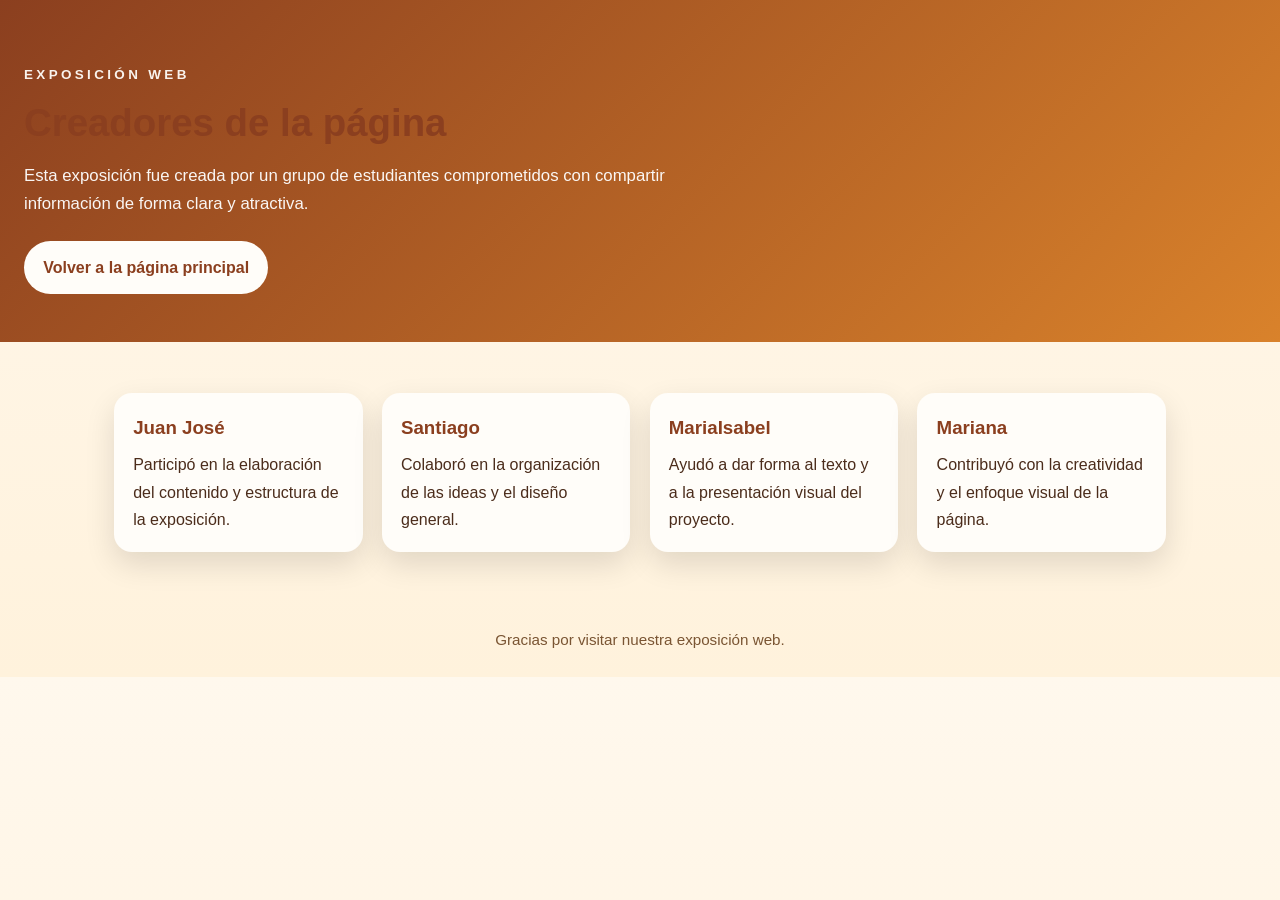
==== creadores.html @ 12fb817b "New: Added names of the creators" ====
<!DOCTYPE html>
<html lang="es">
  <head>
    <meta charset="UTF-8" />
    <meta name="viewport" content="width=device-width, initial-scale=1.0" />
    <title>Creadores</title>
    <link rel="stylesheet" href="styles.css" />
  </head>
  <body>
    <header class="hero">
      <div class="hero-content">
        <p class="eyebrow">Exposición web</p>
        <h1>Creadores de la página</h1>
        <p class="hero-text">
          Esta exposición fue creada por un grupo de estudiantes comprometidos con
          compartir información de forma clara y atractiva.
        </p>
        <a href="index.html" class="btn btn-primary">Volver a la página principal</a>
      </div>
    </header>

    <main class="section">
      <div class="cards">
        <article class="card">
          <h3>Juan José</h3>
          <p>Participó en la elaboración del contenido y estructura de la exposición.</p>
        </article>
        <article class="card">
          <h3>Santiago</h3>
          <p>Colaboró en la organización de las ideas y el diseño general.</p>
        </article>
        <article class="card">
          <h3>MariaIsabel</h3>
          <p>Ayudó a dar forma al texto y a la presentación visual del proyecto.</p>
        </article>
        <article class="card">
          <h3>Mariana</h3>
          <p>Contribuyó con la creatividad y el enfoque visual de la página.</p>
        </article>
      </div>
    </main>

    <footer class="footer">
      <p>Gracias por visitar nuestra exposición web.</p>
    </footer>
  </body>
</html>
---- styles.css ----
:root {
  --bg: #fff8ed;
  --primary: #8b3f1f;
  --secondary: #d9822b;
  --dark: #2f1c12;
  --text: #4b2c1b;
  --white: #fffdf9;
  --shadow: 0 12px 30px rgba(0, 0, 0, 0.12);
}

* {
  box-sizing: border-box;
  margin: 0;
  padding: 0;
}

body {
  font-family: "Segoe UI", Tahoma, Geneva, Verdana, sans-serif;
  background: linear-gradient(180deg, #fff8ed 0%, #fff2dc 100%);
  color: var(--text);
  line-height: 1.7;
}

img {
  max-width: 100%;
  display: block;
}

.hero {
  background: linear-gradient(135deg, var(--primary), var(--secondary));
  color: var(--white);
  padding: 4rem 1.5rem 3rem;
  display: grid;
  grid-template-columns: 1.2fr 0.8fr;
  gap: 2rem;
  align-items: center;
}

.hero-content {
  max-width: 700px;
}

.eyebrow {
  text-transform: uppercase;
  letter-spacing: 0.25em;
  font-size: 0.84rem;
  margin-bottom: 0.8rem;
  opacity: 0.95;
  font-weight: 700;
}

h1,
h2,
h3 {
  color: var(--primary);
}

h1 {
  font-size: clamp(2rem, 3vw, 3rem);
  margin-bottom: 1rem;
  line-height: 1.2;
}

.hero-text {
  font-size: 1.05rem;
  margin-bottom: 1.4rem;
  color: rgba(255, 255, 255, 0.95);
}

.hero-actions {
  display: flex;
  flex-wrap: wrap;
  gap: 0.75rem;
  margin-bottom: 1.4rem;
}

.btn {
  display: inline-block;
  padding: 0.8rem 1.2rem;
  border-radius: 999px;
  text-decoration: none;
  font-weight: 700;
  transition: transform 0.2s ease, box-shadow 0.2s ease;
}

.btn:hover {
  transform: translateY(-3px);
}

.btn-primary {
  background: var(--white);
  color: var(--primary);
}

.btn-secondary {
  background: rgba(255, 255, 255, 0.16);
  color: var(--white);
  border: 1px solid rgba(255, 255, 255, 0.28);
}

.hero-stats {
  display: flex;
  flex-wrap: wrap;
  gap: 1rem;
  margin-top: 1rem;
}

.hero-stats div {
  background: rgba(255, 255, 255, 0.16);
  padding: 0.8rem 1rem;
  border-radius: 14px;
  min-width: 140px;
}

.hero-stats strong {
  display: block;
  font-size: 1.05rem;
}

.hero-stats span {
  font-size: 0.9rem;
  opacity: 0.9;
}

.hero-visual img {
  width: 100%;
  max-width: 420px;
  margin: 0 auto;
  filter: drop-shadow(0 15px 25px rgba(0, 0, 0, 0.16));
}

.section {
  padding: 3.2rem 1.5rem;
  max-width: 1100px;
  margin: 0 auto;
}

.section-heading {
  margin-bottom: 1.4rem;
  text-align: center;
}

.section-heading h2 {
  font-size: clamp(1.5rem, 2.2vw, 2rem);
  margin-bottom: 0.4rem;
}

.cards,
.gallery {
  display: grid;
  grid-template-columns: repeat(auto-fit, minmax(230px, 1fr));
  gap: 1.2rem;
}

.card,
.gallery-item,
.tab-panel {
  background: var(--white);
  border-radius: 18px;
  padding: 1.2rem;
  box-shadow: var(--shadow);
}

.card img,
.gallery-item img {
  border-radius: 12px;
  margin-bottom: 0.9rem;
}

.card h3,
.gallery-item h3,
.tab-panel h3 {
  margin-bottom: 0.45rem;
}

.section-dark {
  background: var(--dark);
  border-radius: 24px;
  color: #f6e8d6;
}

.section-dark .section-heading h2,
.section-dark .tab-btn,
.section-dark .tab-panel h3 {
  color: #fff5e8;
}

.tabs {
  display: flex;
  justify-content: center;
  flex-wrap: wrap;
  gap: 0.8rem;
  margin-bottom: 1rem;
}

.tab-btn {
  background: transparent;
  border: 1px solid rgba(255, 245, 232, 0.28);
  color: #f6e8d6;
  padding: 0.7rem 1rem;
  border-radius: 999px;
  cursor: pointer;
  transition: background 0.2s ease, transform 0.2s ease;
}

.tab-btn:hover,
.tab-btn.active {
  background: var(--secondary);
  transform: translateY(-2px);
}

.tab-panels {
  display: grid;
}

.tab-panel {
  display: none;
}

.tab-panel.active {
  display: block;
  animation: fadeIn 0.25s ease;
}

.conclusion {
  text-align: center;
  padding-top: 1rem;
}

.footer {
  text-align: center;
  padding: 1.5rem;
  color: #7a5533;
  font-size: 0.95rem;
}

@keyframes fadeIn {
  from {
    opacity: 0;
    transform: translateY(8px);
  }
  to {
    opacity: 1;
    transform: translateY(0);
  }
}

@media (max-width: 800px) {
  .hero {
    grid-template-columns: 1fr;
    text-align: center;
  }

  .hero-actions,
  .hero-stats {
    justify-content: center;
  }
}

@media (max-width: 600px) {
  .section {
    padding: 2.4rem 1rem;
  }

  .hero {
    padding: 3rem 1rem 2rem;
  }
}
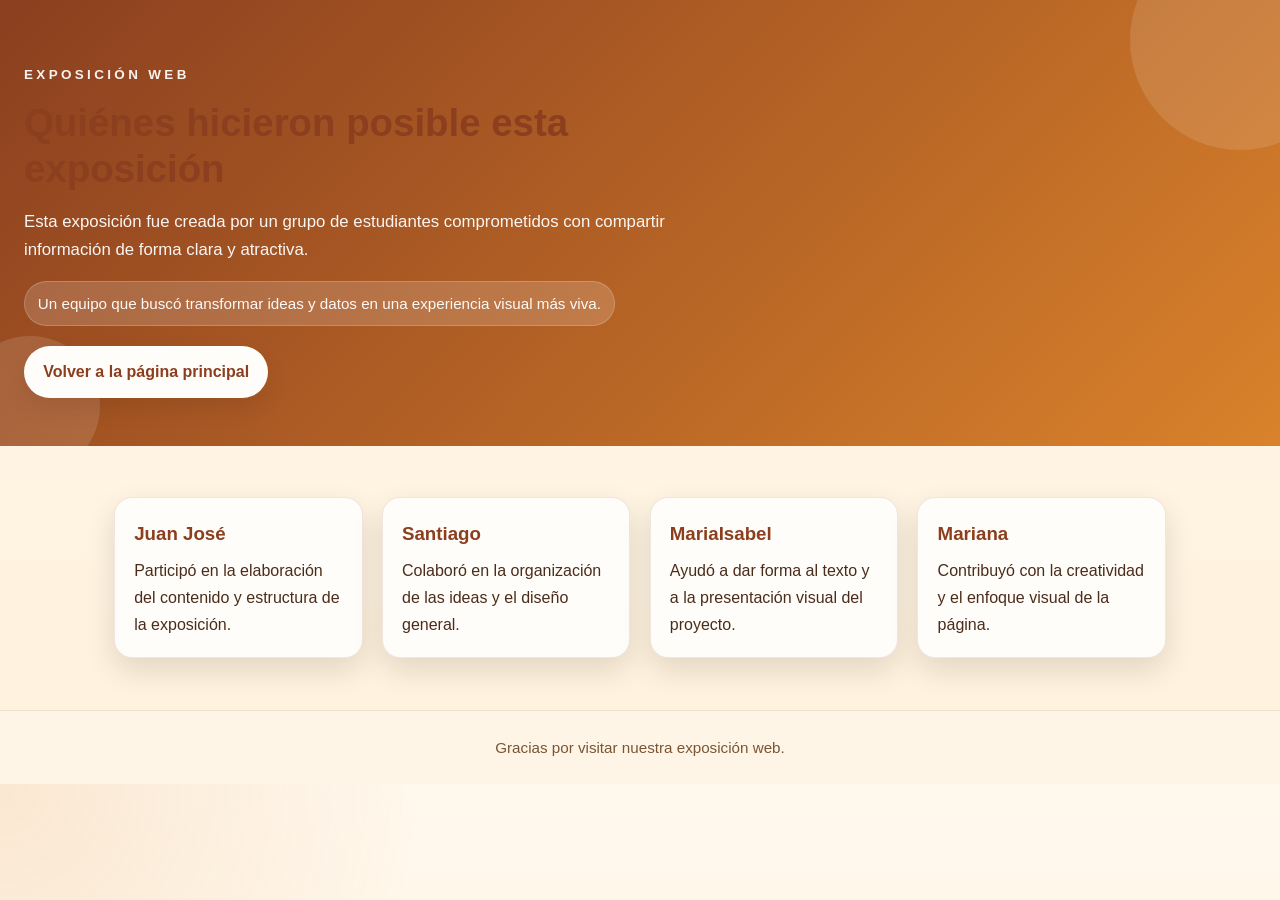
==== commit 1b0821a2: "merge conflict" ====
--- a/creadores.html
+++ b/creadores.html
@@ -10,10 +10,13 @@
     <header class="hero">
       <div class="hero-content">
         <p class="eyebrow">Exposición web</p>
-        <h1>Creadores de la página</h1>
+        <h1>Quiénes hicieron posible esta exposición</h1>
         <p class="hero-text">
           Esta exposición fue creada por un grupo de estudiantes comprometidos con
           compartir información de forma clara y atractiva.
+        </p>
+        <p class="hero-highlight">
+          Un equipo que buscó transformar ideas y datos en una experiencia visual más viva.
         </p>
         <a href="index.html" class="btn btn-primary">Volver a la página principal</a>
       </div>
--- a/styles.css
+++ b/styles.css
@@ -6,6 +6,8 @@
   --text: #4b2c1b;
   --white: #fffdf9;
   --shadow: 0 12px 30px rgba(0, 0, 0, 0.12);
+  --border: rgba(139, 63, 31, 0.12);
+  --accent-soft: #f9e9c9;
 }
 
 * {
@@ -16,7 +18,8 @@
 
 body {
   font-family: "Segoe UI", Tahoma, Geneva, Verdana, sans-serif;
-  background: linear-gradient(180deg, #fff8ed 0%, #fff2dc 100%);
+  background: radial-gradient(circle at top left, rgba(217, 130, 43, 0.14), transparent 28%),
+    linear-gradient(180deg, #fff8ed 0%, #fff2dc 100%);
   color: var(--text);
   line-height: 1.7;
 }
@@ -27,6 +30,8 @@
 }
 
 .hero {
+  position: relative;
+  overflow: hidden;
   background: linear-gradient(135deg, var(--primary), var(--secondary));
   color: var(--white);
   padding: 4rem 1.5rem 3rem;
@@ -36,7 +41,32 @@
   align-items: center;
 }
 
+.hero::before,
+.hero::after {
+  content: "";
+  position: absolute;
+  border-radius: 50%;
+  background: rgba(255, 255, 255, 0.12);
+  pointer-events: none;
+}
+
+.hero::before {
+  width: 220px;
+  height: 220px;
+  right: -70px;
+  top: -70px;
+}
+
+.hero::after {
+  width: 140px;
+  height: 140px;
+  left: -40px;
+  bottom: -30px;
+}
+
 .hero-content {
+  position: relative;
+  z-index: 1;
   max-width: 700px;
 }
 
@@ -63,8 +93,19 @@
 
 .hero-text {
   font-size: 1.05rem;
-  margin-bottom: 1.4rem;
+  margin-bottom: 1rem;
   color: rgba(255, 255, 255, 0.95);
+}
+
+.hero-highlight {
+  display: inline-block;
+  margin-bottom: 1.2rem;
+  padding: 0.55rem 0.8rem;
+  border-radius: 999px;
+  background: rgba(255, 255, 255, 0.16);
+  border: 1px solid rgba(255, 255, 255, 0.2);
+  font-size: 0.95rem;
+  color: rgba(255, 255, 255, 0.96);
 }
 
 .hero-actions {
@@ -81,10 +122,12 @@
   text-decoration: none;
   font-weight: 700;
   transition: transform 0.2s ease, box-shadow 0.2s ease;
+  box-shadow: 0 10px 24px rgba(0, 0, 0, 0.08);
 }
 
 .btn:hover {
   transform: translateY(-3px);
+  box-shadow: 0 14px 28px rgba(0, 0, 0, 0.14);
 }
 
 .btn-primary {
@@ -107,6 +150,7 @@
 
 .hero-stats div {
   background: rgba(255, 255, 255, 0.16);
+  backdrop-filter: blur(8px);
   padding: 0.8rem 1rem;
   border-radius: 14px;
   min-width: 140px;
@@ -120,6 +164,11 @@
 .hero-stats span {
   font-size: 0.9rem;
   opacity: 0.9;
+}
+
+.hero-visual {
+  display: flex;
+  justify-content: center;
 }
 
 .hero-visual img {
@@ -156,9 +205,17 @@
 .gallery-item,
 .tab-panel {
   background: var(--white);
+  border: 1px solid var(--border);
   border-radius: 18px;
   padding: 1.2rem;
   box-shadow: var(--shadow);
+  transition: transform 0.2s ease, box-shadow 0.2s ease;
+}
+
+.card:hover,
+.gallery-item:hover {
+  transform: translateY(-4px);
+  box-shadow: 0 16px 34px rgba(0, 0, 0, 0.14);
 }
 
 .card img,
@@ -177,6 +234,7 @@
   background: var(--dark);
   border-radius: 24px;
   color: #f6e8d6;
+  box-shadow: inset 0 1px 0 rgba(255, 255, 255, 0.08);
 }
 
 .section-dark .section-heading h2,
@@ -232,6 +290,8 @@
   padding: 1.5rem;
   color: #7a5533;
   font-size: 0.95rem;
+  border-top: 1px solid rgba(139, 63, 31, 0.12);
+  background: rgba(255, 248, 237, 0.65);
 }
 
 @keyframes fadeIn {
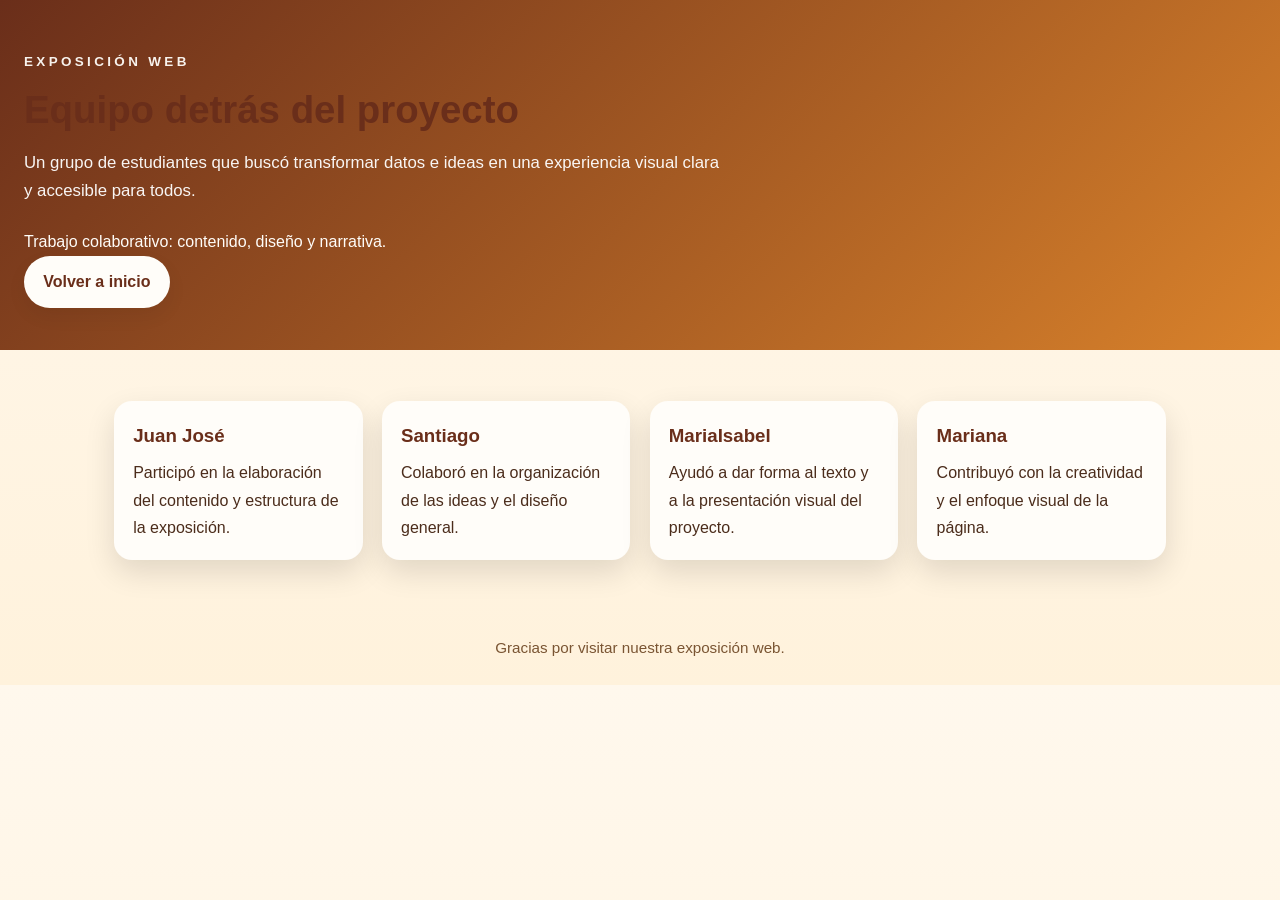
==== commit 6cd59b4a: "fix: merge conflict" ====
--- a/creadores.html
+++ b/creadores.html
@@ -10,15 +10,13 @@
     <header class="hero">
       <div class="hero-content">
         <p class="eyebrow">Exposición web</p>
-        <h1>Quiénes hicieron posible esta exposición</h1>
+        <h1>Equipo detrás del proyecto</h1>
         <p class="hero-text">
-          Esta exposición fue creada por un grupo de estudiantes comprometidos con
-          compartir información de forma clara y atractiva.
+          Un grupo de estudiantes que buscó transformar datos e ideas en una experiencia
+          visual clara y accesible para todos.
         </p>
-        <p class="hero-highlight">
-          Un equipo que buscó transformar ideas y datos en una experiencia visual más viva.
-        </p>
-        <a href="index.html" class="btn btn-primary">Volver a la página principal</a>
+        <p class="hero-highlight">Trabajo colaborativo: contenido, diseño y narrativa.</p>
+        <a href="index.html" class="btn btn-primary">Volver a inicio</a>
       </div>
     </header>
 
--- a/styles.css
+++ b/styles.css
@@ -1,13 +1,12 @@
 :root {
   --bg: #fff8ed;
-  --primary: #8b3f1f;
+  --primary: #6a2e1a;
   --secondary: #d9822b;
   --dark: #2f1c12;
   --text: #4b2c1b;
   --white: #fffdf9;
   --shadow: 0 12px 30px rgba(0, 0, 0, 0.12);
-  --border: rgba(139, 63, 31, 0.12);
-  --accent-soft: #f9e9c9;
+  --border: rgba(106, 46, 26, 0.12);
 }
 
 * {
@@ -18,8 +17,7 @@
 
 body {
   font-family: "Segoe UI", Tahoma, Geneva, Verdana, sans-serif;
-  background: radial-gradient(circle at top left, rgba(217, 130, 43, 0.14), transparent 28%),
-    linear-gradient(180deg, #fff8ed 0%, #fff2dc 100%);
+  background: linear-gradient(180deg, #fff8ed 0%, #fff2dc 100%);
   color: var(--text);
   line-height: 1.7;
 }
@@ -30,43 +28,16 @@
 }
 
 .hero {
-  position: relative;
-  overflow: hidden;
   background: linear-gradient(135deg, var(--primary), var(--secondary));
   color: var(--white);
-  padding: 4rem 1.5rem 3rem;
+  padding: 3.2rem 1.5rem 2.6rem;
   display: grid;
   grid-template-columns: 1.2fr 0.8fr;
   gap: 2rem;
   align-items: center;
 }
 
-.hero::before,
-.hero::after {
-  content: "";
-  position: absolute;
-  border-radius: 50%;
-  background: rgba(255, 255, 255, 0.12);
-  pointer-events: none;
-}
-
-.hero::before {
-  width: 220px;
-  height: 220px;
-  right: -70px;
-  top: -70px;
-}
-
-.hero::after {
-  width: 140px;
-  height: 140px;
-  left: -40px;
-  bottom: -30px;
-}
-
 .hero-content {
-  position: relative;
-  z-index: 1;
   max-width: 700px;
 }
 
@@ -93,19 +64,8 @@
 
 .hero-text {
   font-size: 1.05rem;
-  margin-bottom: 1rem;
+  margin-bottom: 1.4rem;
   color: rgba(255, 255, 255, 0.95);
-}
-
-.hero-highlight {
-  display: inline-block;
-  margin-bottom: 1.2rem;
-  padding: 0.55rem 0.8rem;
-  border-radius: 999px;
-  background: rgba(255, 255, 255, 0.16);
-  border: 1px solid rgba(255, 255, 255, 0.2);
-  font-size: 0.95rem;
-  color: rgba(255, 255, 255, 0.96);
 }
 
 .hero-actions {
@@ -122,12 +82,11 @@
   text-decoration: none;
   font-weight: 700;
   transition: transform 0.2s ease, box-shadow 0.2s ease;
-  box-shadow: 0 10px 24px rgba(0, 0, 0, 0.08);
+  box-shadow: 0 8px 20px rgba(0,0,0,0.06);
 }
 
 .btn:hover {
   transform: translateY(-3px);
-  box-shadow: 0 14px 28px rgba(0, 0, 0, 0.14);
 }
 
 .btn-primary {
@@ -150,7 +109,6 @@
 
 .hero-stats div {
   background: rgba(255, 255, 255, 0.16);
-  backdrop-filter: blur(8px);
   padding: 0.8rem 1rem;
   border-radius: 14px;
   min-width: 140px;
@@ -164,11 +122,6 @@
 .hero-stats span {
   font-size: 0.9rem;
   opacity: 0.9;
-}
-
-.hero-visual {
-  display: flex;
-  justify-content: center;
 }
 
 .hero-visual img {
@@ -205,17 +158,9 @@
 .gallery-item,
 .tab-panel {
   background: var(--white);
-  border: 1px solid var(--border);
   border-radius: 18px;
   padding: 1.2rem;
   box-shadow: var(--shadow);
-  transition: transform 0.2s ease, box-shadow 0.2s ease;
-}
-
-.card:hover,
-.gallery-item:hover {
-  transform: translateY(-4px);
-  box-shadow: 0 16px 34px rgba(0, 0, 0, 0.14);
 }
 
 .card img,
@@ -234,7 +179,6 @@
   background: var(--dark);
   border-radius: 24px;
   color: #f6e8d6;
-  box-shadow: inset 0 1px 0 rgba(255, 255, 255, 0.08);
 }
 
 .section-dark .section-heading h2,
@@ -290,8 +234,6 @@
   padding: 1.5rem;
   color: #7a5533;
   font-size: 0.95rem;
-  border-top: 1px solid rgba(139, 63, 31, 0.12);
-  background: rgba(255, 248, 237, 0.65);
 }
 
 @keyframes fadeIn {
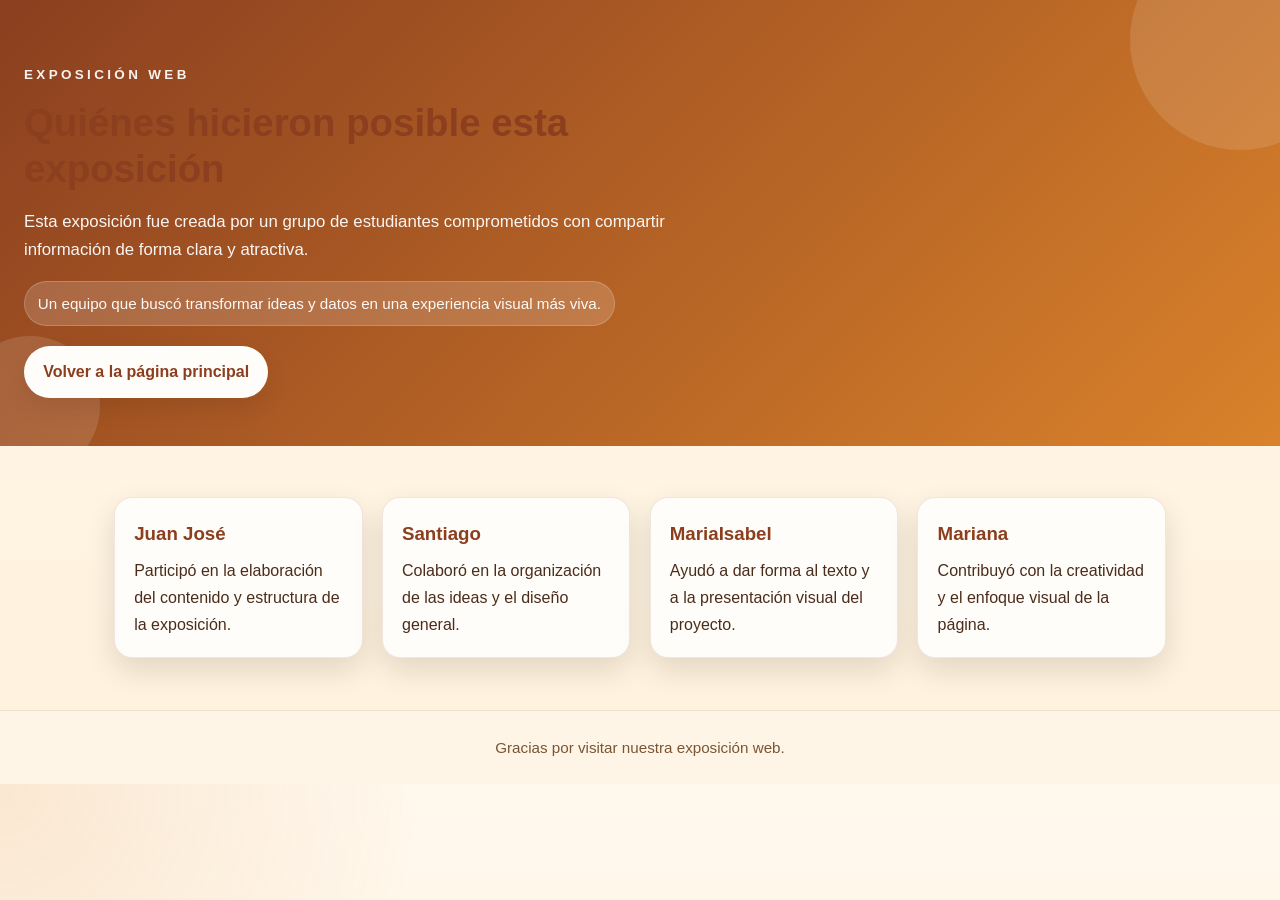
==== commit 004543a0: "Merge pull request #4 from Josecopro/features Features a lot of things" ====
--- a/creadores.html
+++ b/creadores.html
@@ -10,13 +10,15 @@
     <header class="hero">
       <div class="hero-content">
         <p class="eyebrow">Exposición web</p>
-        <h1>Equipo detrás del proyecto</h1>
+        <h1>Quiénes hicieron posible esta exposición</h1>
         <p class="hero-text">
-          Un grupo de estudiantes que buscó transformar datos e ideas en una experiencia
-          visual clara y accesible para todos.
+          Esta exposición fue creada por un grupo de estudiantes comprometidos con
+          compartir información de forma clara y atractiva.
         </p>
-        <p class="hero-highlight">Trabajo colaborativo: contenido, diseño y narrativa.</p>
-        <a href="index.html" class="btn btn-primary">Volver a inicio</a>
+        <p class="hero-highlight">
+          Un equipo que buscó transformar ideas y datos en una experiencia visual más viva.
+        </p>
+        <a href="index.html" class="btn btn-primary">Volver a la página principal</a>
       </div>
     </header>
 
--- a/styles.css
+++ b/styles.css
@@ -1,12 +1,13 @@
 :root {
   --bg: #fff8ed;
-  --primary: #6a2e1a;
+  --primary: #8b3f1f;
   --secondary: #d9822b;
   --dark: #2f1c12;
   --text: #4b2c1b;
   --white: #fffdf9;
   --shadow: 0 12px 30px rgba(0, 0, 0, 0.12);
-  --border: rgba(106, 46, 26, 0.12);
+  --border: rgba(139, 63, 31, 0.12);
+  --accent-soft: #f9e9c9;
 }
 
 * {
@@ -17,7 +18,8 @@
 
 body {
   font-family: "Segoe UI", Tahoma, Geneva, Verdana, sans-serif;
-  background: linear-gradient(180deg, #fff8ed 0%, #fff2dc 100%);
+  background: radial-gradient(circle at top left, rgba(217, 130, 43, 0.14), transparent 28%),
+    linear-gradient(180deg, #fff8ed 0%, #fff2dc 100%);
   color: var(--text);
   line-height: 1.7;
 }
@@ -28,16 +30,43 @@
 }
 
 .hero {
+  position: relative;
+  overflow: hidden;
   background: linear-gradient(135deg, var(--primary), var(--secondary));
   color: var(--white);
-  padding: 3.2rem 1.5rem 2.6rem;
+  padding: 4rem 1.5rem 3rem;
   display: grid;
   grid-template-columns: 1.2fr 0.8fr;
   gap: 2rem;
   align-items: center;
 }
 
+.hero::before,
+.hero::after {
+  content: "";
+  position: absolute;
+  border-radius: 50%;
+  background: rgba(255, 255, 255, 0.12);
+  pointer-events: none;
+}
+
+.hero::before {
+  width: 220px;
+  height: 220px;
+  right: -70px;
+  top: -70px;
+}
+
+.hero::after {
+  width: 140px;
+  height: 140px;
+  left: -40px;
+  bottom: -30px;
+}
+
 .hero-content {
+  position: relative;
+  z-index: 1;
   max-width: 700px;
 }
 
@@ -64,8 +93,19 @@
 
 .hero-text {
   font-size: 1.05rem;
-  margin-bottom: 1.4rem;
+  margin-bottom: 1rem;
   color: rgba(255, 255, 255, 0.95);
+}
+
+.hero-highlight {
+  display: inline-block;
+  margin-bottom: 1.2rem;
+  padding: 0.55rem 0.8rem;
+  border-radius: 999px;
+  background: rgba(255, 255, 255, 0.16);
+  border: 1px solid rgba(255, 255, 255, 0.2);
+  font-size: 0.95rem;
+  color: rgba(255, 255, 255, 0.96);
 }
 
 .hero-actions {
@@ -82,11 +122,12 @@
   text-decoration: none;
   font-weight: 700;
   transition: transform 0.2s ease, box-shadow 0.2s ease;
-  box-shadow: 0 8px 20px rgba(0,0,0,0.06);
+  box-shadow: 0 10px 24px rgba(0, 0, 0, 0.08);
 }
 
 .btn:hover {
   transform: translateY(-3px);
+  box-shadow: 0 14px 28px rgba(0, 0, 0, 0.14);
 }
 
 .btn-primary {
@@ -109,6 +150,7 @@
 
 .hero-stats div {
   background: rgba(255, 255, 255, 0.16);
+  backdrop-filter: blur(8px);
   padding: 0.8rem 1rem;
   border-radius: 14px;
   min-width: 140px;
@@ -122,6 +164,11 @@
 .hero-stats span {
   font-size: 0.9rem;
   opacity: 0.9;
+}
+
+.hero-visual {
+  display: flex;
+  justify-content: center;
 }
 
 .hero-visual img {
@@ -158,9 +205,17 @@
 .gallery-item,
 .tab-panel {
   background: var(--white);
+  border: 1px solid var(--border);
   border-radius: 18px;
   padding: 1.2rem;
   box-shadow: var(--shadow);
+  transition: transform 0.2s ease, box-shadow 0.2s ease;
+}
+
+.card:hover,
+.gallery-item:hover {
+  transform: translateY(-4px);
+  box-shadow: 0 16px 34px rgba(0, 0, 0, 0.14);
 }
 
 .card img,
@@ -179,6 +234,7 @@
   background: var(--dark);
   border-radius: 24px;
   color: #f6e8d6;
+  box-shadow: inset 0 1px 0 rgba(255, 255, 255, 0.08);
 }
 
 .section-dark .section-heading h2,
@@ -234,7 +290,18 @@
   padding: 1.5rem;
   color: #7a5533;
   font-size: 0.95rem;
-}
+  border-top: 1px solid rgba(139, 63, 31, 0.12);
+  background: rgba(255, 248, 237, 0.65);
+}
+
+#nutrition {
+  color: black;
+}
+
+#nutrition h3 {
+  color:black;
+}
+
 
 @keyframes fadeIn {
   from {
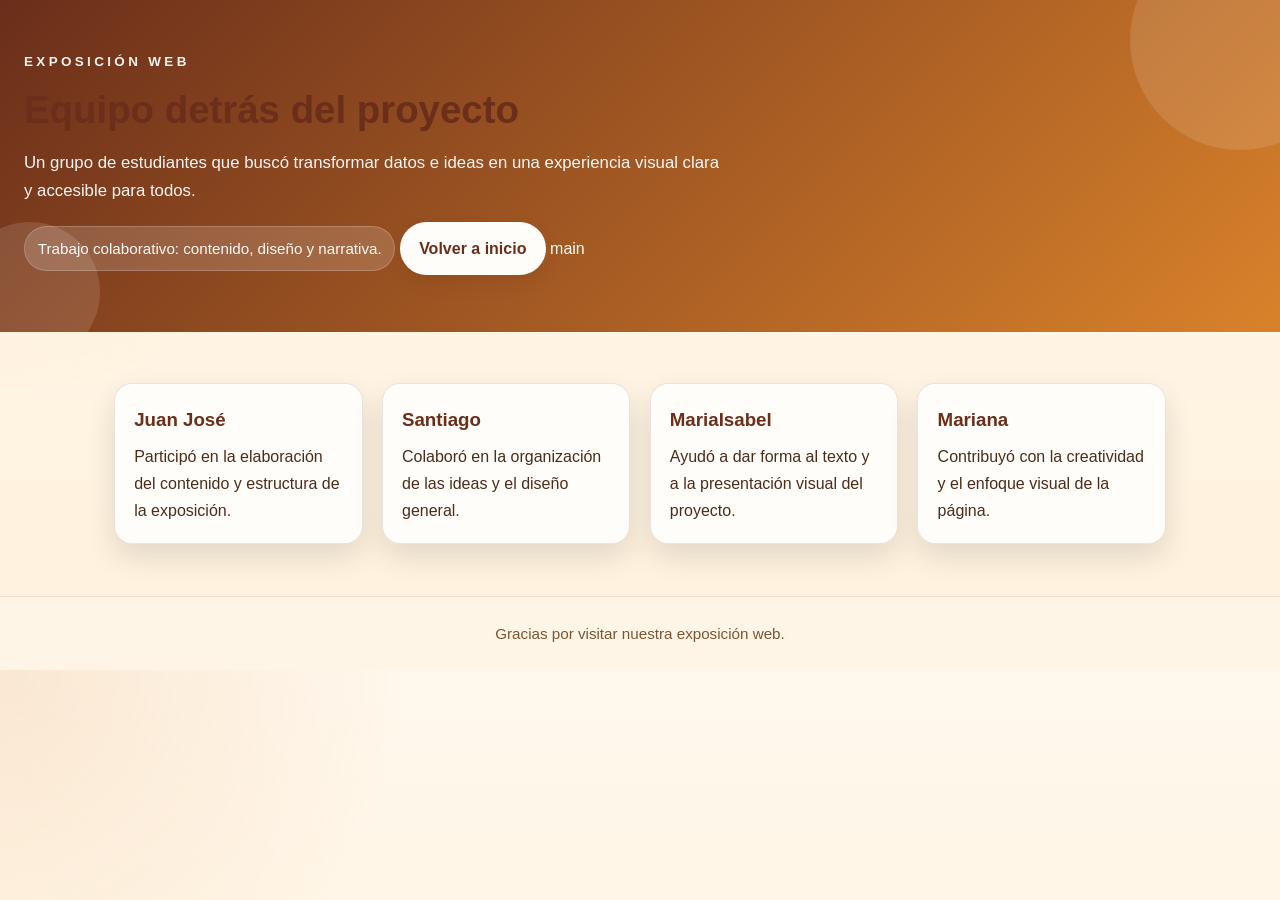
==== commit 523672fb: "Merge branch 'main' into develop" ====
--- a/creadores.html
+++ b/creadores.html
@@ -10,15 +10,14 @@
     <header class="hero">
       <div class="hero-content">
         <p class="eyebrow">Exposición web</p>
-        <h1>Quiénes hicieron posible esta exposición</h1>
+        <h1>Equipo detrás del proyecto</h1>
         <p class="hero-text">
-          Esta exposición fue creada por un grupo de estudiantes comprometidos con
-          compartir información de forma clara y atractiva.
+          Un grupo de estudiantes que buscó transformar datos e ideas en una experiencia
+          visual clara y accesible para todos.
         </p>
-        <p class="hero-highlight">
-          Un equipo que buscó transformar ideas y datos en una experiencia visual más viva.
-        </p>
-        <a href="index.html" class="btn btn-primary">Volver a la página principal</a>
+        <p class="hero-highlight">Trabajo colaborativo: contenido, diseño y narrativa.</p>
+        <a href="index.html" class="btn btn-primary">Volver a inicio</a>
+main
       </div>
     </header>
 
--- a/styles.css
+++ b/styles.css
@@ -1,13 +1,12 @@
 :root {
   --bg: #fff8ed;
-  --primary: #8b3f1f;
+  --primary: #6a2e1a;
   --secondary: #d9822b;
   --dark: #2f1c12;
   --text: #4b2c1b;
   --white: #fffdf9;
   --shadow: 0 12px 30px rgba(0, 0, 0, 0.12);
-  --border: rgba(139, 63, 31, 0.12);
-  --accent-soft: #f9e9c9;
+  --border: rgba(106, 46, 26, 0.12);
 }
 
 * {
@@ -34,7 +33,7 @@
   overflow: hidden;
   background: linear-gradient(135deg, var(--primary), var(--secondary));
   color: var(--white);
-  padding: 4rem 1.5rem 3rem;
+  padding: 3.2rem 1.5rem 2.6rem;
   display: grid;
   grid-template-columns: 1.2fr 0.8fr;
   gap: 2rem;
@@ -122,7 +121,7 @@
   text-decoration: none;
   font-weight: 700;
   transition: transform 0.2s ease, box-shadow 0.2s ease;
-  box-shadow: 0 10px 24px rgba(0, 0, 0, 0.08);
+  box-shadow: 0 8px 20px rgba(0,0,0,0.06);
 }
 
 .btn:hover {
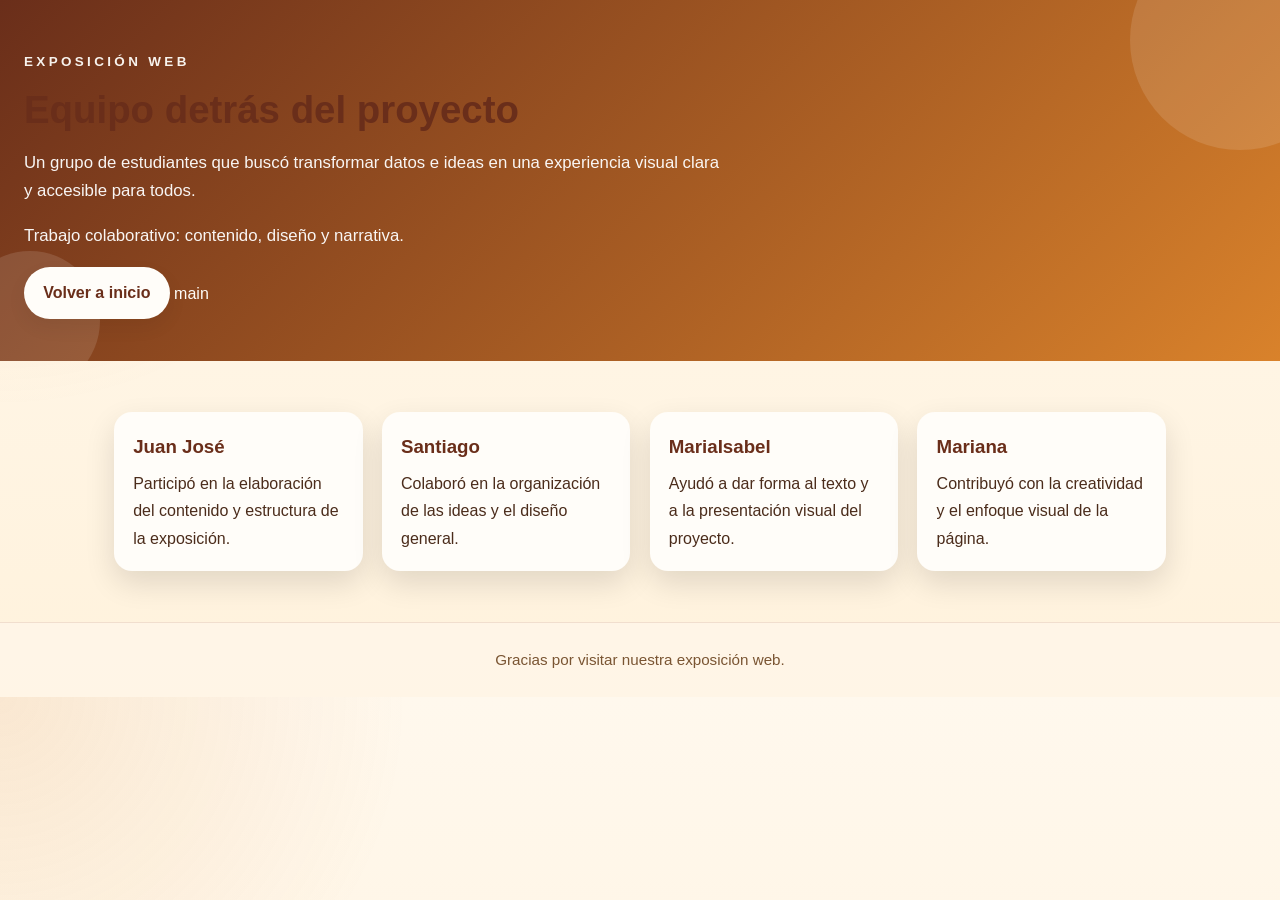
==== commit e29add8d: "Potential fix for pull request finding Co-authored-by: Copilot Autofix powered by AI <175728472+Copi" ====
--- a/creadores.html
+++ b/creadores.html
@@ -15,7 +15,7 @@
           Un grupo de estudiantes que buscó transformar datos e ideas en una experiencia
           visual clara y accesible para todos.
         </p>
-        <p class="hero-highlight">Trabajo colaborativo: contenido, diseño y narrativa.</p>
+        <p class="hero-text">Trabajo colaborativo: contenido, diseño y narrativa.</p>
         <a href="index.html" class="btn btn-primary">Volver a inicio</a>
 main
       </div>
--- a/styles.css
+++ b/styles.css
@@ -6,7 +6,6 @@
   --text: #4b2c1b;
   --white: #fffdf9;
   --shadow: 0 12px 30px rgba(0, 0, 0, 0.12);
-  --border: rgba(106, 46, 26, 0.12);
 }
 
 * {
